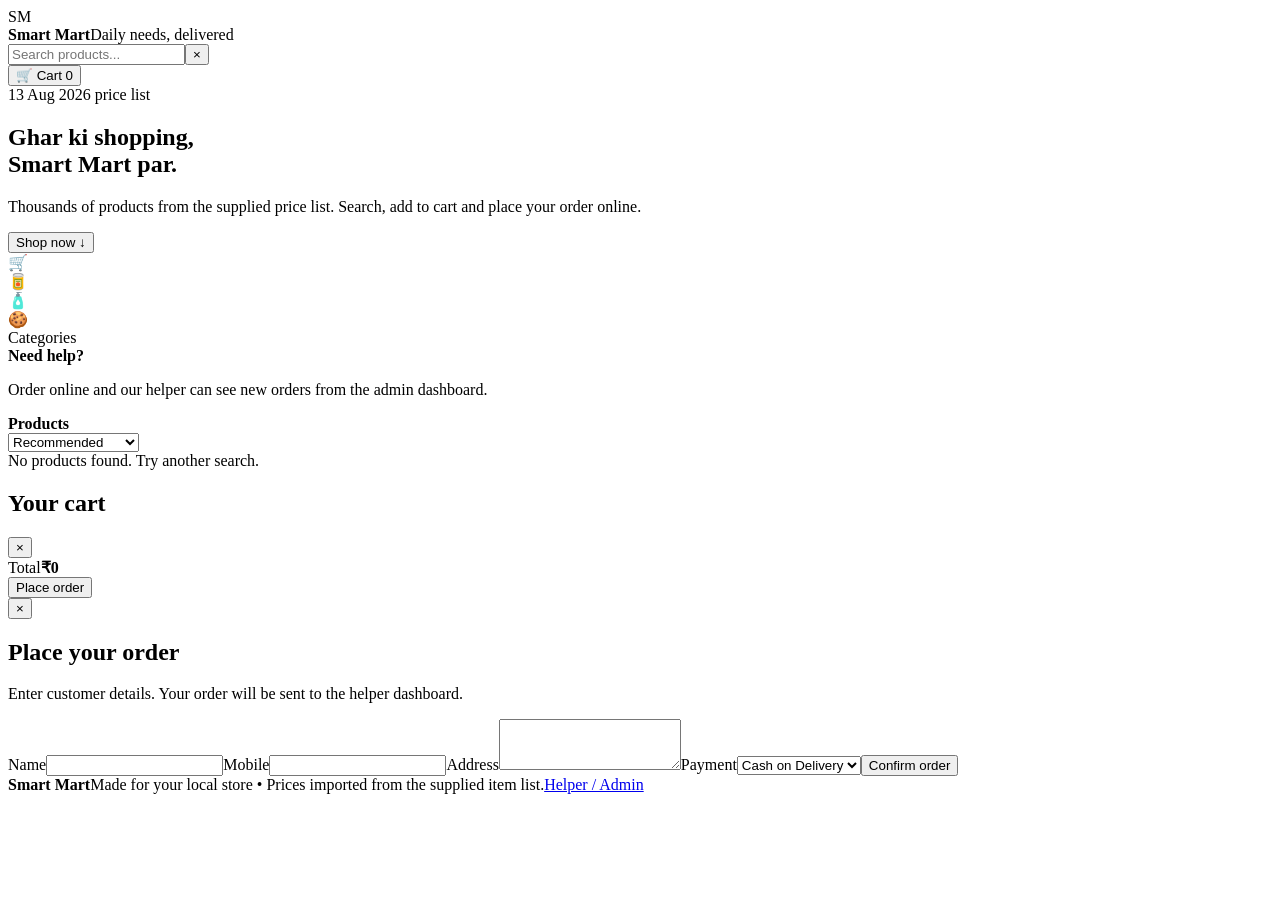
==== index.html @ d074c64d "Add files via upload" ====
<!doctype html><html lang="en"><head><meta charset="utf-8"><meta name="viewport" content="width=device-width,initial-scale=1"><meta name="theme-color" content="#0f766e"><title>Smart Mart — Online Grocery & Daily Needs</title><link rel="stylesheet" href="css/style.css"></head><body>
<header class="topbar"><div class="brand"><div class="logo">SM</div><div><b>Smart Mart</b><span>Daily needs, delivered</span></div></div><div class="search"><input id="searchInput" placeholder="Search products..." autocomplete="off"><button id="clearSearch">×</button></div><button class="cartBtn" id="cartBtn">🛒 Cart <span id="cartCount">0</span></button></header>
<section class="hero"><div><span class="pill">13 Aug 2026 price list</span><h1>Ghar ki shopping,<br><strong>Smart Mart</strong> par.</h1><p>Thousands of products from the supplied price list. Search, add to cart and place your order online.</p><button class="primary" id="shopNow">Shop now ↓</button></div><div class="heroArt"><div class="basket">🛒</div><div class="float f1">🥫</div><div class="float f2">🧴</div><div class="float f3">🍪</div></div></section>
<div class="layout"><aside><div class="sideTitle">Categories</div><div id="categories"></div><div class="infoBox"><b>Need help?</b><p>Order online and our helper can see new orders from the admin dashboard.</p></div></aside><main><div class="toolbar"><div><b id="resultCount">Products</b><span id="activeFilter"></span></div><select id="sort"><option value="default">Recommended</option><option value="low">Price: Low to High</option><option value="high">Price: High to Low</option><option value="az">Name: A–Z</option></select></div><div id="products" class="grid"></div><div id="empty" class="empty hidden">No products found. Try another search.</div><div class="pagination" id="pagination"></div></main></div>
<div id="cartDrawer" class="drawer"><div class="drawerHead"><h2>Your cart</h2><button id="closeCart">×</button></div><div id="cartItems"></div><div class="checkout"><div class="total"><span>Total</span><b id="cartTotal">₹0</b></div><button class="primary full" id="checkoutBtn">Place order</button></div></div><div id="backdrop" class="backdrop hidden"></div>
<div id="orderModal" class="modal hidden"><div class="modalCard"><button class="modalClose" id="closeModal">×</button><h2>Place your order</h2><p class="muted">Enter customer details. Your order will be sent to the helper dashboard.</p><form id="orderForm"><label>Name<input name="name" required></label><label>Mobile<input name="phone" required inputmode="tel"></label><label>Address<textarea name="address" required rows="3"></textarea></label><label>Payment<select name="payment"><option>Cash on Delivery</option><option>UPI on delivery</option></select></label><button class="primary full" type="submit">Confirm order</button></form><div id="orderStatus"></div></div></div>
<footer><b>Smart Mart</b><span>Made for your local store • Prices imported from the supplied item list.</span><a href="admin.html">Helper / Admin</a></footer>
<script src="js/config.js"></script><script src="js/app.js"></script></body></html>
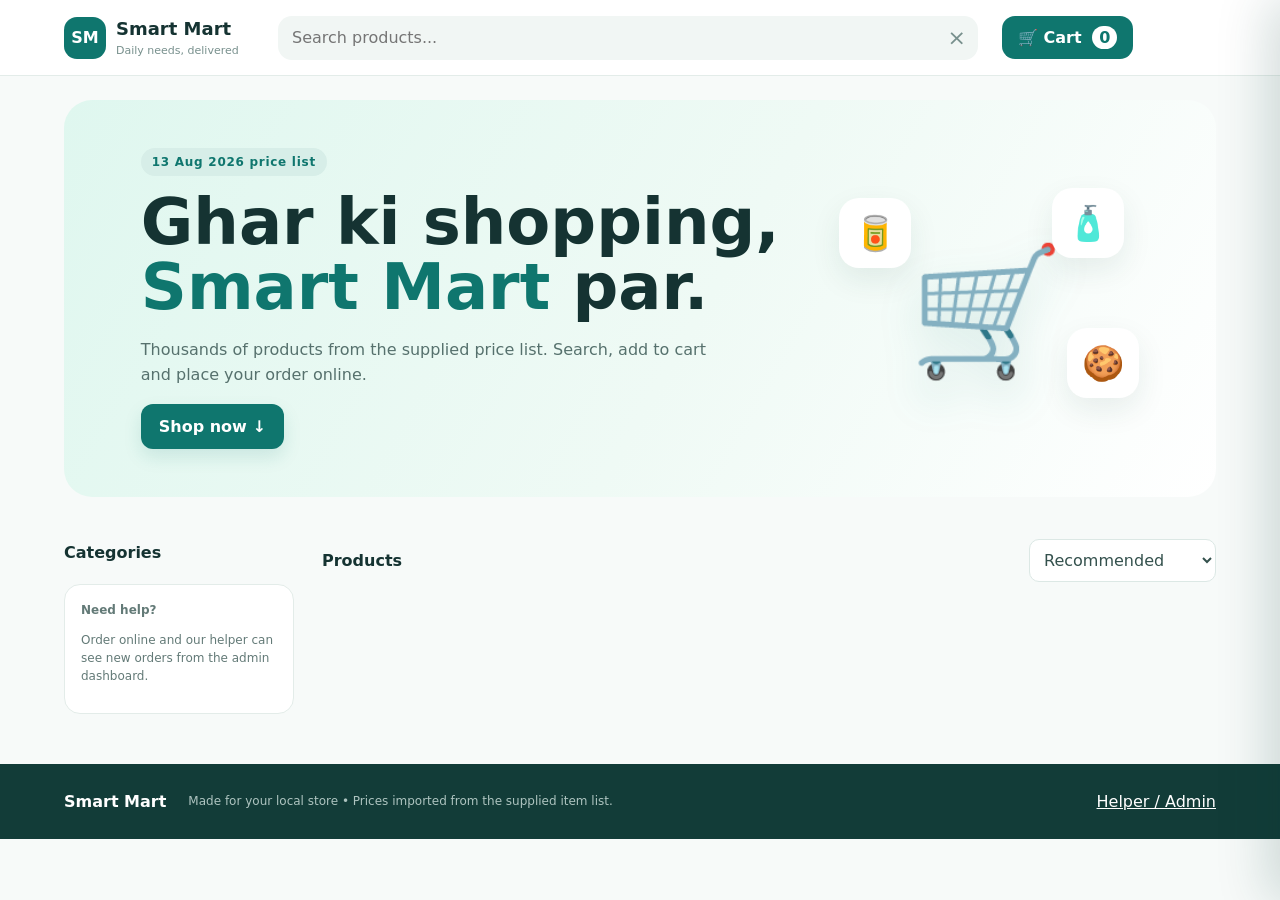
==== commit e29a427a: "Update index.html" ====
--- a/index.html
+++ b/index.html
@@ -1,8 +1,8 @@
-<!doctype html><html lang="en"><head><meta charset="utf-8"><meta name="viewport" content="width=device-width,initial-scale=1"><meta name="theme-color" content="#0f766e"><title>Smart Mart — Online Grocery & Daily Needs</title><link rel="stylesheet" href="css/style.css"></head><body>
+<!doctype html><html lang="en"><head><meta charset="utf-8"><meta name="viewport" content="width=device-width,initial-scale=1"><meta name="theme-color" content="#0f766e"><title>Smart Mart — Online Grocery & Daily Needs</title><link rel="stylesheet" href="style.css"></head><body>
 <header class="topbar"><div class="brand"><div class="logo">SM</div><div><b>Smart Mart</b><span>Daily needs, delivered</span></div></div><div class="search"><input id="searchInput" placeholder="Search products..." autocomplete="off"><button id="clearSearch">×</button></div><button class="cartBtn" id="cartBtn">🛒 Cart <span id="cartCount">0</span></button></header>
 <section class="hero"><div><span class="pill">13 Aug 2026 price list</span><h1>Ghar ki shopping,<br><strong>Smart Mart</strong> par.</h1><p>Thousands of products from the supplied price list. Search, add to cart and place your order online.</p><button class="primary" id="shopNow">Shop now ↓</button></div><div class="heroArt"><div class="basket">🛒</div><div class="float f1">🥫</div><div class="float f2">🧴</div><div class="float f3">🍪</div></div></section>
 <div class="layout"><aside><div class="sideTitle">Categories</div><div id="categories"></div><div class="infoBox"><b>Need help?</b><p>Order online and our helper can see new orders from the admin dashboard.</p></div></aside><main><div class="toolbar"><div><b id="resultCount">Products</b><span id="activeFilter"></span></div><select id="sort"><option value="default">Recommended</option><option value="low">Price: Low to High</option><option value="high">Price: High to Low</option><option value="az">Name: A–Z</option></select></div><div id="products" class="grid"></div><div id="empty" class="empty hidden">No products found. Try another search.</div><div class="pagination" id="pagination"></div></main></div>
 <div id="cartDrawer" class="drawer"><div class="drawerHead"><h2>Your cart</h2><button id="closeCart">×</button></div><div id="cartItems"></div><div class="checkout"><div class="total"><span>Total</span><b id="cartTotal">₹0</b></div><button class="primary full" id="checkoutBtn">Place order</button></div></div><div id="backdrop" class="backdrop hidden"></div>
 <div id="orderModal" class="modal hidden"><div class="modalCard"><button class="modalClose" id="closeModal">×</button><h2>Place your order</h2><p class="muted">Enter customer details. Your order will be sent to the helper dashboard.</p><form id="orderForm"><label>Name<input name="name" required></label><label>Mobile<input name="phone" required inputmode="tel"></label><label>Address<textarea name="address" required rows="3"></textarea></label><label>Payment<select name="payment"><option>Cash on Delivery</option><option>UPI on delivery</option></select></label><button class="primary full" type="submit">Confirm order</button></form><div id="orderStatus"></div></div></div>
 <footer><b>Smart Mart</b><span>Made for your local store • Prices imported from the supplied item list.</span><a href="admin.html">Helper / Admin</a></footer>
-<script src="js/config.js"></script><script src="js/app.js"></script></body></html>
+<script src="config.js"></script><script src="app.js"></script></body></html>
--- a/style.css
+++ b/style.css
@@ -0,0 +1 @@
+*{box-sizing:border-box}body{margin:0;font-family:Inter,system-ui,-apple-system,Segoe UI,Roboto,Arial,sans-serif;color:#153332;background:#f7faf9}button,input,select,textarea{font:inherit}button{cursor:pointer}.topbar{height:76px;background:#fff;border-bottom:1px solid #e3ece9;display:flex;align-items:center;gap:24px;padding:0 5%;position:sticky;top:0;z-index:30}.brand{display:flex;align-items:center;gap:10px;min-width:190px}.brand .logo{width:42px;height:42px;border-radius:13px;background:#0f766e;color:#fff;display:grid;place-items:center;font-weight:900}.brand b{display:block;font-size:18px}.brand span{font-size:11px;color:#78908d}.search{height:44px;display:flex;align-items:center;background:#f1f6f4;border-radius:14px;flex:1;max-width:700px}.search input{border:0;background:transparent;outline:0;width:100%;padding:0 14px}.search button{border:0;background:transparent;color:#78908d;font-size:22px;padding:0 12px}.cartBtn{border:0;background:#0f766e;color:#fff;border-radius:13px;padding:12px 16px;font-weight:800}.cartBtn span{background:#fff;color:#0f766e;border-radius:999px;padding:2px 7px;margin-left:5px}.hero{margin:24px 5%;border-radius:28px;background:linear-gradient(120deg,#dff7ef,#effaf5 55%,#fff);padding:48px 6%;display:flex;align-items:center;justify-content:space-between;overflow:hidden;min-height:330px}.hero h1{font-size:clamp(36px,5vw,64px);line-height:1.02;margin:14px 0}.hero h1 strong{color:#0f766e}.hero p{max-width:580px;color:#56716d;line-height:1.6}.pill{display:inline-block;background:#d7eee8;color:#0f766e;border-radius:999px;padding:7px 11px;font-size:12px;font-weight:800;letter-spacing:.06em}.primary{border:0;background:#0f766e;color:#fff;border-radius:12px;padding:13px 18px;font-weight:800;box-shadow:0 8px 18px #0f766e22}.heroArt{position:relative;width:300px;height:240px}.basket{position:absolute;left:70px;top:60px;font-size:125px;filter:drop-shadow(0 18px 20px #0f766e33)}.float{position:absolute;background:#fff;border-radius:20px;padding:15px;font-size:34px;box-shadow:0 12px 30px #16423b16}.f1{left:0;top:20px}.f2{right:15px;top:10px}.f3{right:0;bottom:20px}.layout{display:grid;grid-template-columns:230px 1fr;gap:28px;padding:10px 5% 50px}aside{position:sticky;top:100px;height:max-content}.sideTitle{font-weight:900;margin:12px 0}.cat{width:100%;border:0;background:transparent;display:flex;justify-content:space-between;padding:10px 12px;border-radius:10px;color:#58716e;text-align:left}.cat:hover,.cat.active{background:#e2f3ee;color:#0f766e;font-weight:800}.cat small{color:#93a6a3}.infoBox{margin-top:22px;background:#fff;border:1px solid #e3ece9;border-radius:16px;padding:16px;font-size:12px;color:#637a77;line-height:1.5}.toolbar{display:flex;justify-content:space-between;align-items:center;margin:8px 0 18px}.toolbar select{border:1px solid #dce8e5;border-radius:10px;padding:10px;background:#fff;color:#34514d}.toolbar #activeFilter{color:#0f766e}.grid{display:grid;grid-template-columns:repeat(auto-fill,minmax(190px,1fr));gap:16px}.card{background:#fff;border:1px solid #e5eeeb;border-radius:18px;overflow:hidden;transition:.2s;box-shadow:0 5px 18px #0b3d3710}.card:hover{transform:translateY(-3px);box-shadow:0 14px 28px #0b3d3718}.pic{aspect-ratio:1.2;background:#f4f8f7}.pic img{width:100%;height:100%;object-fit:cover}.cardBody{padding:13px}.productName{font-weight:750;line-height:1.35;height:43px;overflow:hidden;font-size:14px}.price{font-size:19px;font-weight:900;color:#0f766e;margin:9px 0}.add{width:100%;border:1px solid #b7d8d1;background:#eff9f6;color:#0f766e;border-radius:10px;padding:9px;font-weight:800}.add.added{background:#0f766e;color:#fff}.pagination{display:flex;gap:6px;justify-content:center;margin:28px 0}.page,.pagination span{border:1px solid #dbe8e4;background:#fff;border-radius:9px;min-width:38px;height:38px;display:grid;place-items:center}.page.active{background:#0f766e;color:#fff;border-color:#0f766e}.empty{text-align:center;background:#fff;border:1px dashed #cbded9;border-radius:18px;padding:50px;color:#708682}.hidden{display:none!important}.drawer{position:fixed;right:-440px;top:0;width:min(430px,100%);height:100%;background:#fff;z-index:50;box-shadow:-20px 0 50px #0b3d3730;transition:.25s;display:flex;flex-direction:column}.drawer.open{right:0}.drawerHead{display:flex;justify-content:space-between;align-items:center;padding:20px;border-bottom:1px solid #e6efed}.drawerHead button,.modalClose{border:0;background:#edf4f2;border-radius:9px;width:36px;height:36px;font-size:22px}.drawer #cartItems{padding:10px 20px;overflow:auto;flex:1}.cartRow{display:flex;justify-content:space-between;gap:12px;padding:15px 0;border-bottom:1px solid #edf2f1}.cartRow b{display:block;font-size:13px;line-height:1.35}.cartRow small{color:#79908c}.qty{display:flex;align-items:center;gap:9px}.qty button{border:1px solid #d6e5e1;background:#f4f8f7;border-radius:7px;width:30px;height:30px}.checkout{padding:18px 20px;border-top:1px solid #e6efed}.total{display:flex;justify-content:space-between;font-size:18px;margin-bottom:12px}.full{width:100%}.backdrop{position:fixed;inset:0;background:#06251f77;z-index:45}.modal{position:fixed;inset:0;background:#06251f66;display:grid;place-items:center;z-index:60;padding:18px}.modalCard{position:relative;width:min(520px,100%);background:#fff;border-radius:22px;padding:28px;box-shadow:0 25px 80px #0003}.modalClose{position:absolute;right:18px;top:18px}.modalCard h2{margin-top:0}.muted{color:#6e8581;line-height:1.5}.modalCard label{display:block;font-size:13px;font-weight:800;margin:12px 0}.modalCard input,.modalCard textarea,.modalCard select{display:block;width:100%;margin-top:6px;border:1px solid #d8e5e2;border-radius:10px;padding:11px;outline:none}.status{margin-top:12px;border-radius:12px;padding:12px;font-size:13px}.status.success{background:#e5f7ef;color:#0c6b50}.status.error{background:#fff0ef;color:#a53c32}.status.loading{background:#f0f5f4;color:#52706b}footer{padding:28px 5%;background:#123c38;color:#d5e6e2;display:flex;gap:22px;align-items:center;flex-wrap:wrap}footer b{color:#fff}footer span{font-size:12px;opacity:.8}footer a{margin-left:auto;color:#fff}.admin{padding:40px 5%;max-width:1100px;margin:auto}.adminHead{display:flex;justify-content:space-between;gap:20px;align-items:flex-start;margin-bottom:24px}.admin h1{font-size:40px;margin:12px 0 6px}.connection{background:#fff;border:1px solid #dfeae7;border-radius:12px;padding:12px;margin-bottom:18px;color:#607a76;font-size:13px}.dot{display:inline-block;width:9px;height:9px;border-radius:50%;background:#e0a23b;margin-right:7px}.dot.live{background:#1eae72}.order{background:#fff;border:1px solid #dfeae7;border-radius:18px;padding:18px;margin:14px 0}.order.new{border-left:5px solid #0f766e}.orderTop{display:flex;justify-content:space-between}.orderId{font-size:11px;font-weight:900;color:#0f766e}.order h3{margin:4px 0}.orderTop small{color:#7a8f8b}.badge{height:max-content;background:#e4f5ef;color:#0f766e;padding:6px 10px;border-radius:999px;font-size:11px;font-weight:900}.customer{display:flex;gap:16px;flex-wrap:wrap;background:#f5f9f8;padding:11px;border-radius:11px;margin:14px 0;font-size:13px}.orderItems>div{display:flex;justify-content:space-between;padding:7px 0;border-bottom:1px solid #edf2f1;font-size:13px}.orderBottom{display:flex;justify-content:space-between;align-items:center;margin-top:14px}.smallBtn{border:1px solid #bad8d1;background:#eff9f6;color:#0f766e;border-radius:9px;padding:8px 12px;font-weight:800}.backLink{margin-left:auto;color:#0f766e;text-decoration:none;font-weight:800}@media(max-width:850px){.topbar{padding:0 4%;gap:8px}.brand{min-width:auto}.brand span{display:none}.search{order:3;flex-basis:100%;max-width:none}.topbar{height:auto;padding-top:10px;padding-bottom:10px;flex-wrap:wrap}.cartBtn{margin-left:auto}.hero{margin:18px 4%;padding:30px 7%}.heroArt{display:none}.layout{grid-template-columns:1fr;padding:10px 4% 40px}aside{position:static}.infoBox{display:none}#categories{display:flex;gap:6px;overflow:auto;padding-bottom:5px}.cat{width:auto;white-space:nowrap;background:#fff;border:1px solid #e1ece9}.adminHead{flex-direction:column}.admin{padding:28px 4%}}
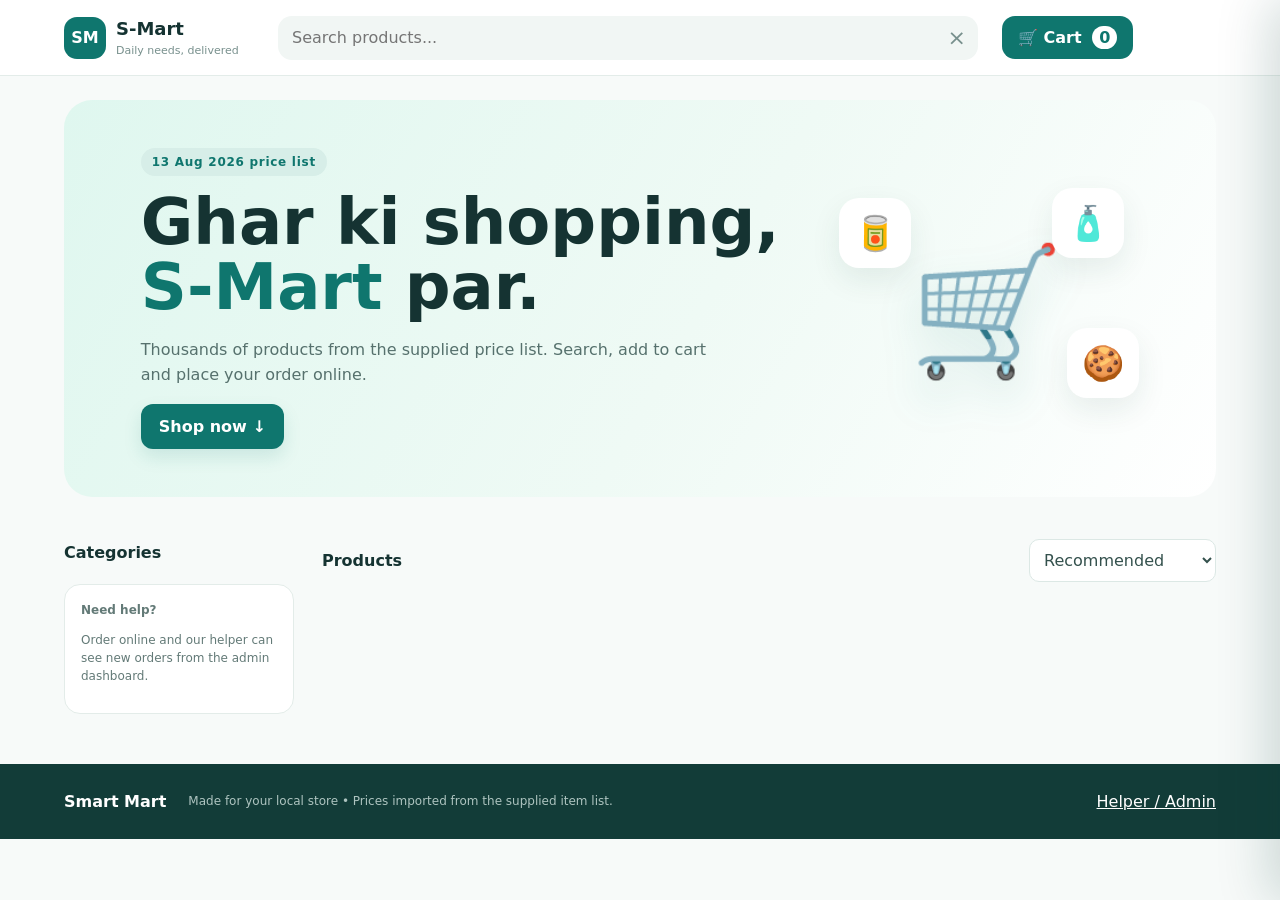
==== commit 76e44ccd: "Update index.html" ====
--- a/index.html
+++ b/index.html
@@ -1,6 +1,6 @@
 <!doctype html><html lang="en"><head><meta charset="utf-8"><meta name="viewport" content="width=device-width,initial-scale=1"><meta name="theme-color" content="#0f766e"><title>Smart Mart — Online Grocery & Daily Needs</title><link rel="stylesheet" href="style.css"></head><body>
-<header class="topbar"><div class="brand"><div class="logo">SM</div><div><b>Smart Mart</b><span>Daily needs, delivered</span></div></div><div class="search"><input id="searchInput" placeholder="Search products..." autocomplete="off"><button id="clearSearch">×</button></div><button class="cartBtn" id="cartBtn">🛒 Cart <span id="cartCount">0</span></button></header>
-<section class="hero"><div><span class="pill">13 Aug 2026 price list</span><h1>Ghar ki shopping,<br><strong>Smart Mart</strong> par.</h1><p>Thousands of products from the supplied price list. Search, add to cart and place your order online.</p><button class="primary" id="shopNow">Shop now ↓</button></div><div class="heroArt"><div class="basket">🛒</div><div class="float f1">🥫</div><div class="float f2">🧴</div><div class="float f3">🍪</div></div></section>
+<header class="topbar"><div class="brand"><div class="logo">SM</div><div><b>S-Mart</b><span>Daily needs, delivered</span></div></div><div class="search"><input id="searchInput" placeholder="Search products..." autocomplete="off"><button id="clearSearch">×</button></div><button class="cartBtn" id="cartBtn">🛒 Cart <span id="cartCount">0</span></button></header>
+<section class="hero"><div><span class="pill">13 Aug 2026 price list</span><h1>Ghar ki shopping,<br><strong>S-Mart</strong> par.</h1><p>Thousands of products from the supplied price list. Search, add to cart and place your order online.</p><button class="primary" id="shopNow">Shop now ↓</button></div><div class="heroArt"><div class="basket">🛒</div><div class="float f1">🥫</div><div class="float f2">🧴</div><div class="float f3">🍪</div></div></section>
 <div class="layout"><aside><div class="sideTitle">Categories</div><div id="categories"></div><div class="infoBox"><b>Need help?</b><p>Order online and our helper can see new orders from the admin dashboard.</p></div></aside><main><div class="toolbar"><div><b id="resultCount">Products</b><span id="activeFilter"></span></div><select id="sort"><option value="default">Recommended</option><option value="low">Price: Low to High</option><option value="high">Price: High to Low</option><option value="az">Name: A–Z</option></select></div><div id="products" class="grid"></div><div id="empty" class="empty hidden">No products found. Try another search.</div><div class="pagination" id="pagination"></div></main></div>
 <div id="cartDrawer" class="drawer"><div class="drawerHead"><h2>Your cart</h2><button id="closeCart">×</button></div><div id="cartItems"></div><div class="checkout"><div class="total"><span>Total</span><b id="cartTotal">₹0</b></div><button class="primary full" id="checkoutBtn">Place order</button></div></div><div id="backdrop" class="backdrop hidden"></div>
 <div id="orderModal" class="modal hidden"><div class="modalCard"><button class="modalClose" id="closeModal">×</button><h2>Place your order</h2><p class="muted">Enter customer details. Your order will be sent to the helper dashboard.</p><form id="orderForm"><label>Name<input name="name" required></label><label>Mobile<input name="phone" required inputmode="tel"></label><label>Address<textarea name="address" required rows="3"></textarea></label><label>Payment<select name="payment"><option>Cash on Delivery</option><option>UPI on delivery</option></select></label><button class="primary full" type="submit">Confirm order</button></form><div id="orderStatus"></div></div></div>
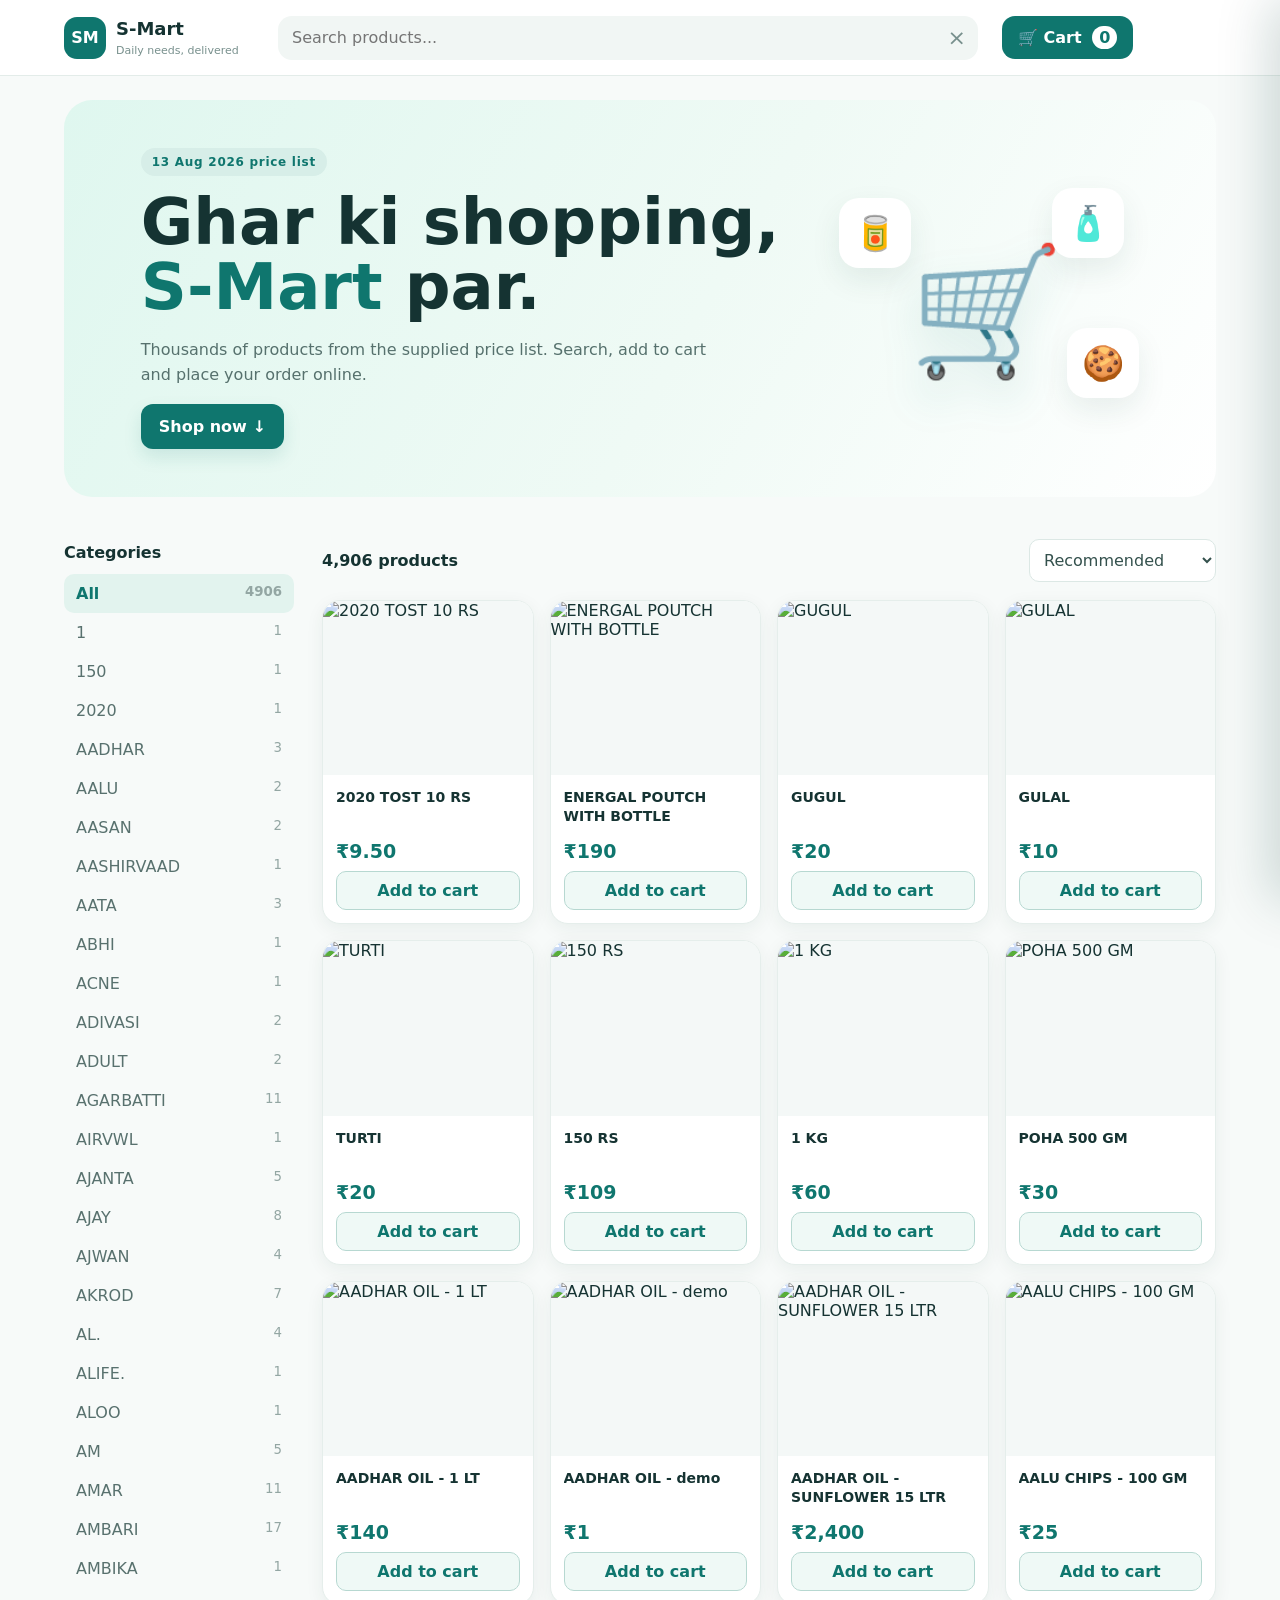
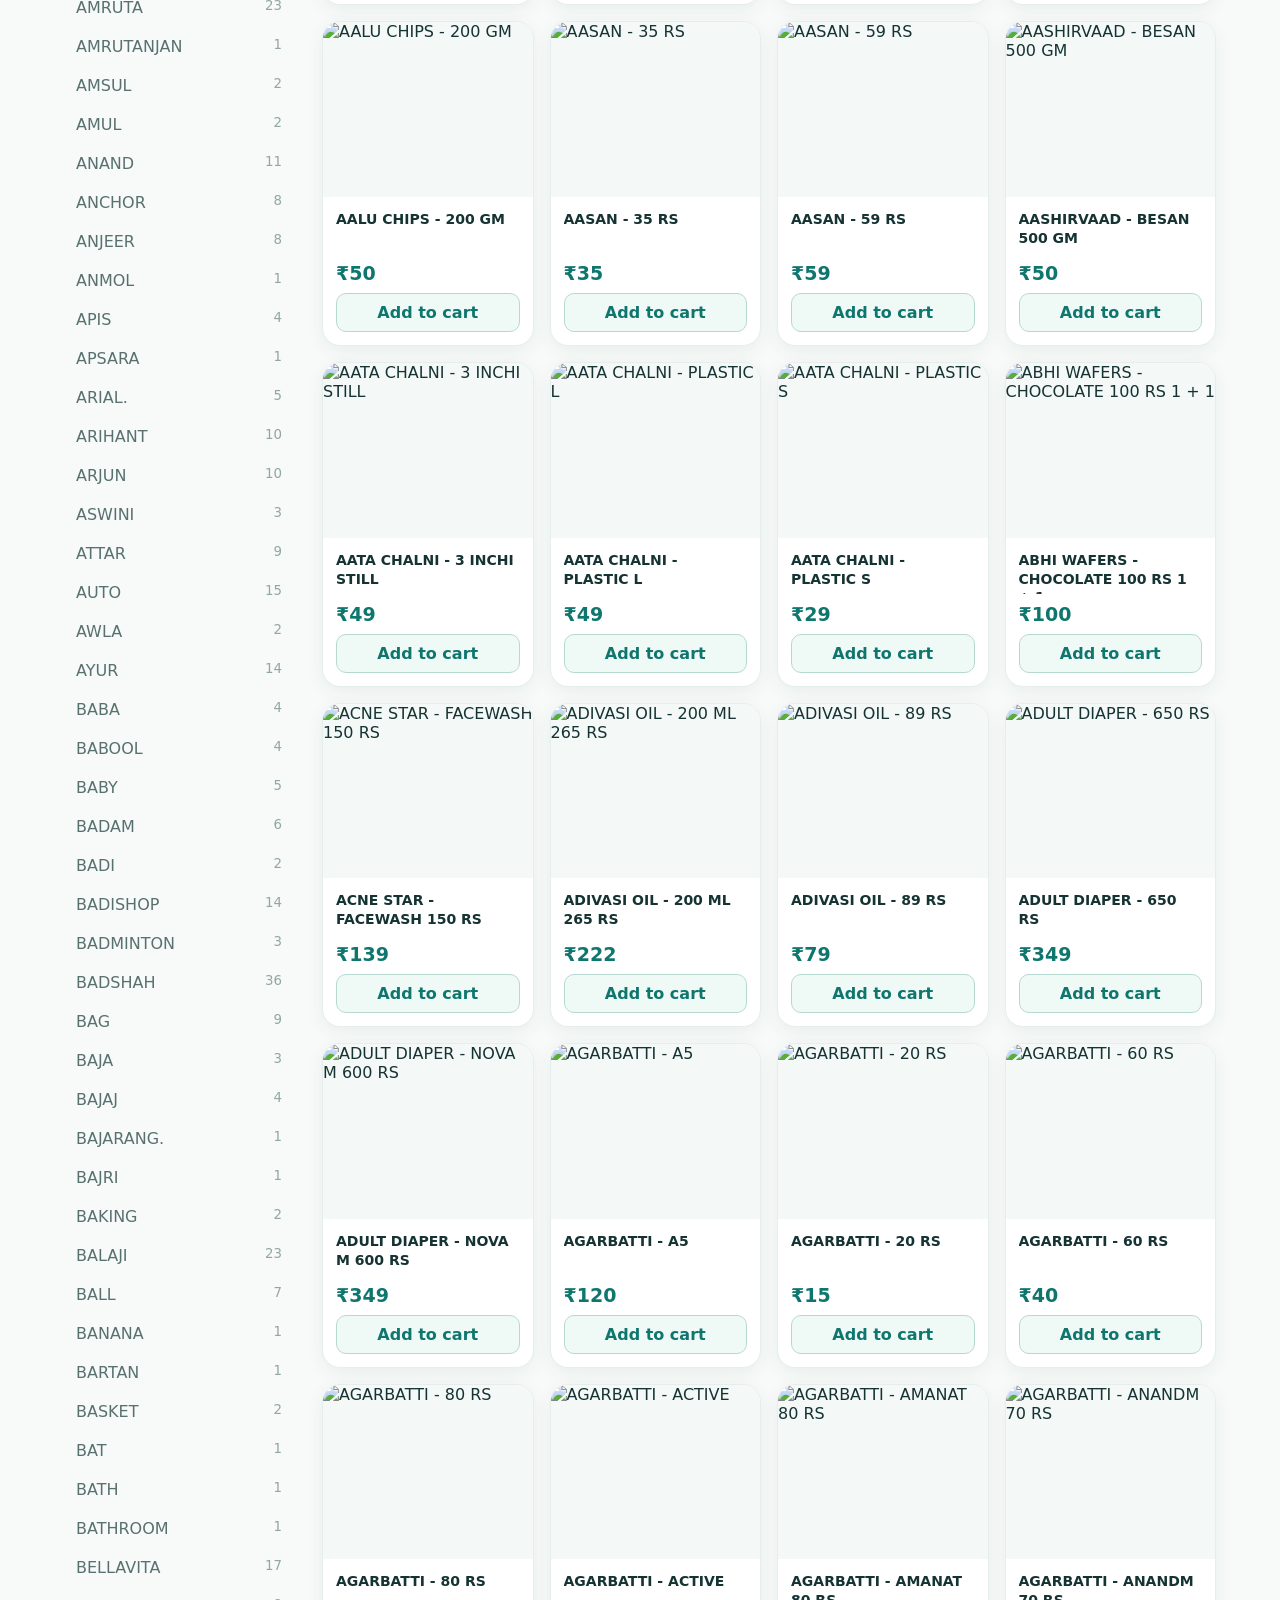
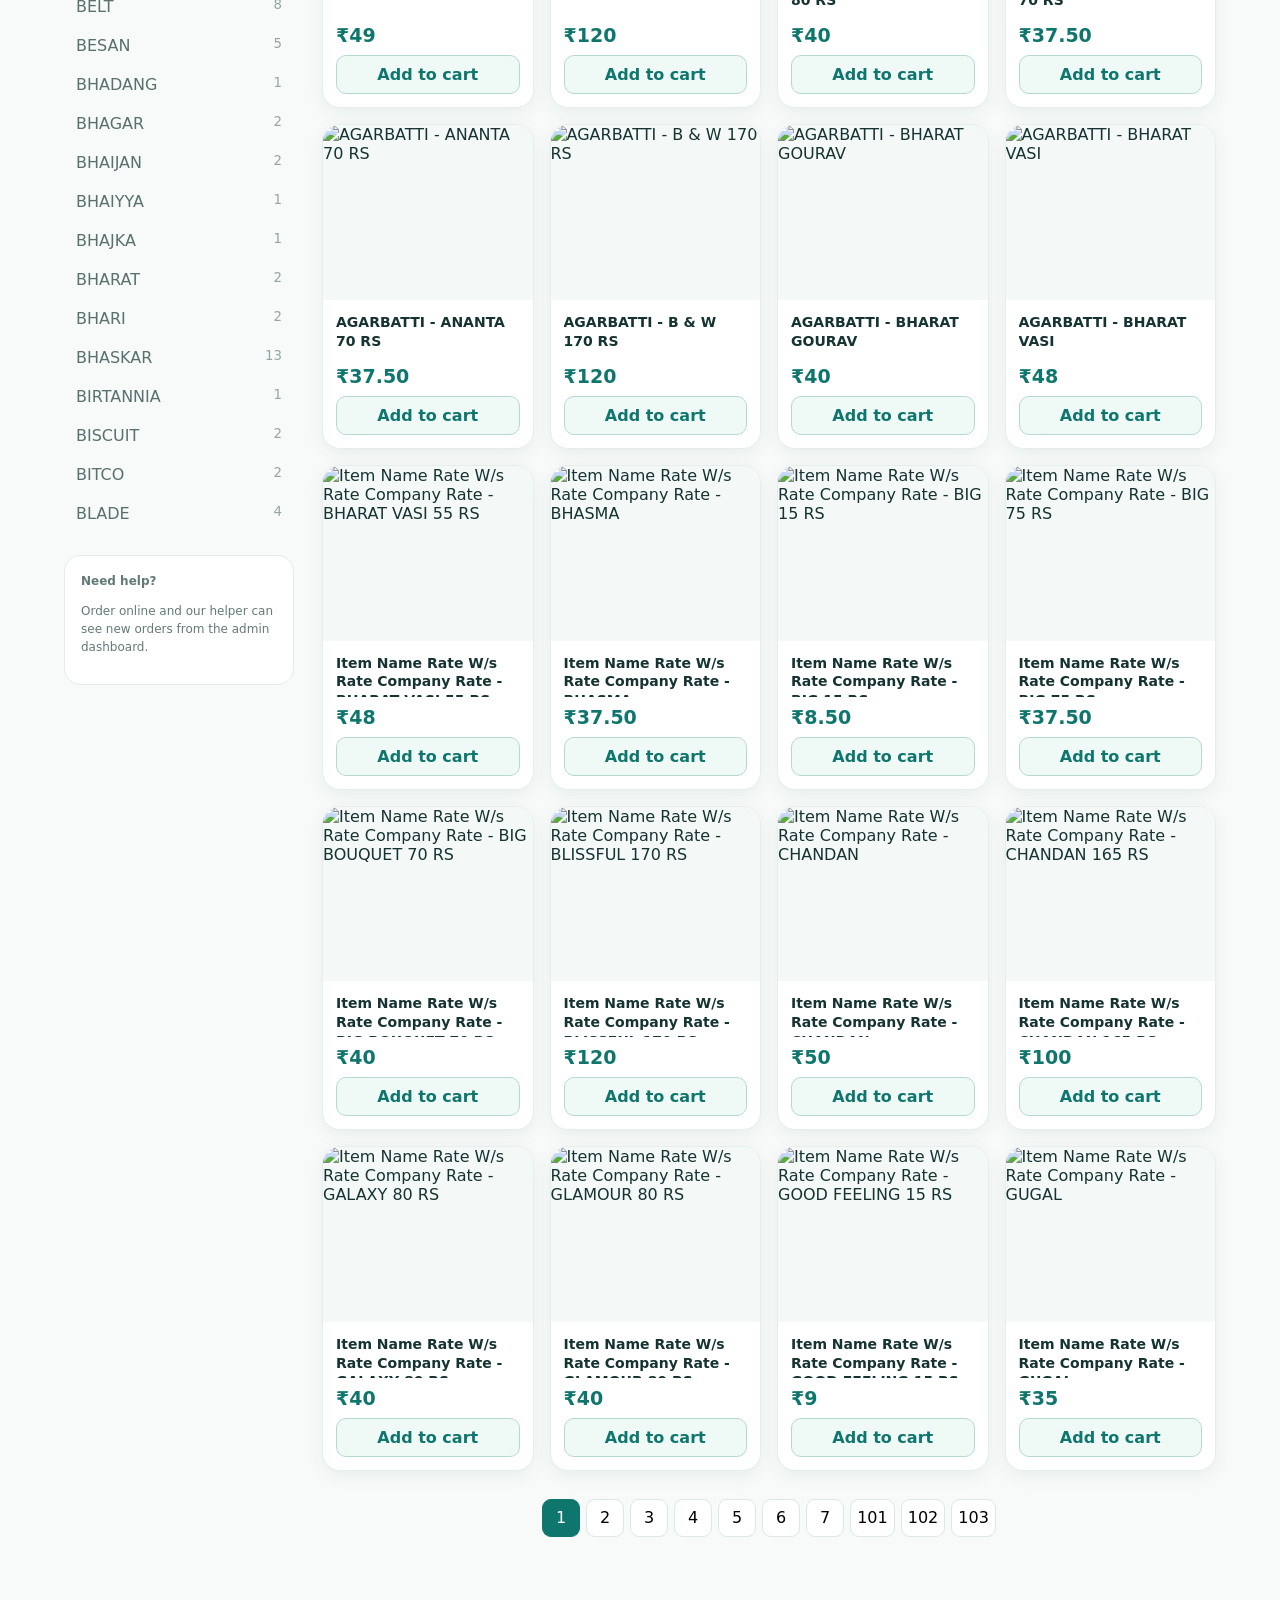
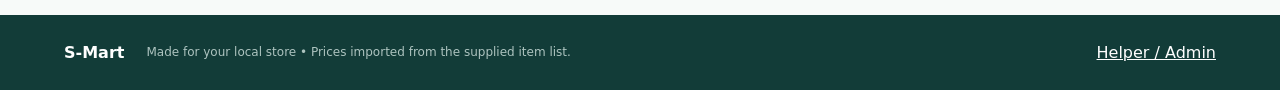
==== commit fdf9d59d: "Update index.html" ====
--- a/index.html
+++ b/index.html
@@ -4,5 +4,5 @@
 <div class="layout"><aside><div class="sideTitle">Categories</div><div id="categories"></div><div class="infoBox"><b>Need help?</b><p>Order online and our helper can see new orders from the admin dashboard.</p></div></aside><main><div class="toolbar"><div><b id="resultCount">Products</b><span id="activeFilter"></span></div><select id="sort"><option value="default">Recommended</option><option value="low">Price: Low to High</option><option value="high">Price: High to Low</option><option value="az">Name: A–Z</option></select></div><div id="products" class="grid"></div><div id="empty" class="empty hidden">No products found. Try another search.</div><div class="pagination" id="pagination"></div></main></div>
 <div id="cartDrawer" class="drawer"><div class="drawerHead"><h2>Your cart</h2><button id="closeCart">×</button></div><div id="cartItems"></div><div class="checkout"><div class="total"><span>Total</span><b id="cartTotal">₹0</b></div><button class="primary full" id="checkoutBtn">Place order</button></div></div><div id="backdrop" class="backdrop hidden"></div>
 <div id="orderModal" class="modal hidden"><div class="modalCard"><button class="modalClose" id="closeModal">×</button><h2>Place your order</h2><p class="muted">Enter customer details. Your order will be sent to the helper dashboard.</p><form id="orderForm"><label>Name<input name="name" required></label><label>Mobile<input name="phone" required inputmode="tel"></label><label>Address<textarea name="address" required rows="3"></textarea></label><label>Payment<select name="payment"><option>Cash on Delivery</option><option>UPI on delivery</option></select></label><button class="primary full" type="submit">Confirm order</button></form><div id="orderStatus"></div></div></div>
-<footer><b>Smart Mart</b><span>Made for your local store • Prices imported from the supplied item list.</span><a href="admin.html">Helper / Admin</a></footer>
+<footer><b>S-Mart</b><span>Made for your local store • Prices imported from the supplied item list.</span><a href="admin.html">Helper / Admin</a></footer>
 <script src="config.js"></script><script src="app.js"></script></body></html>
